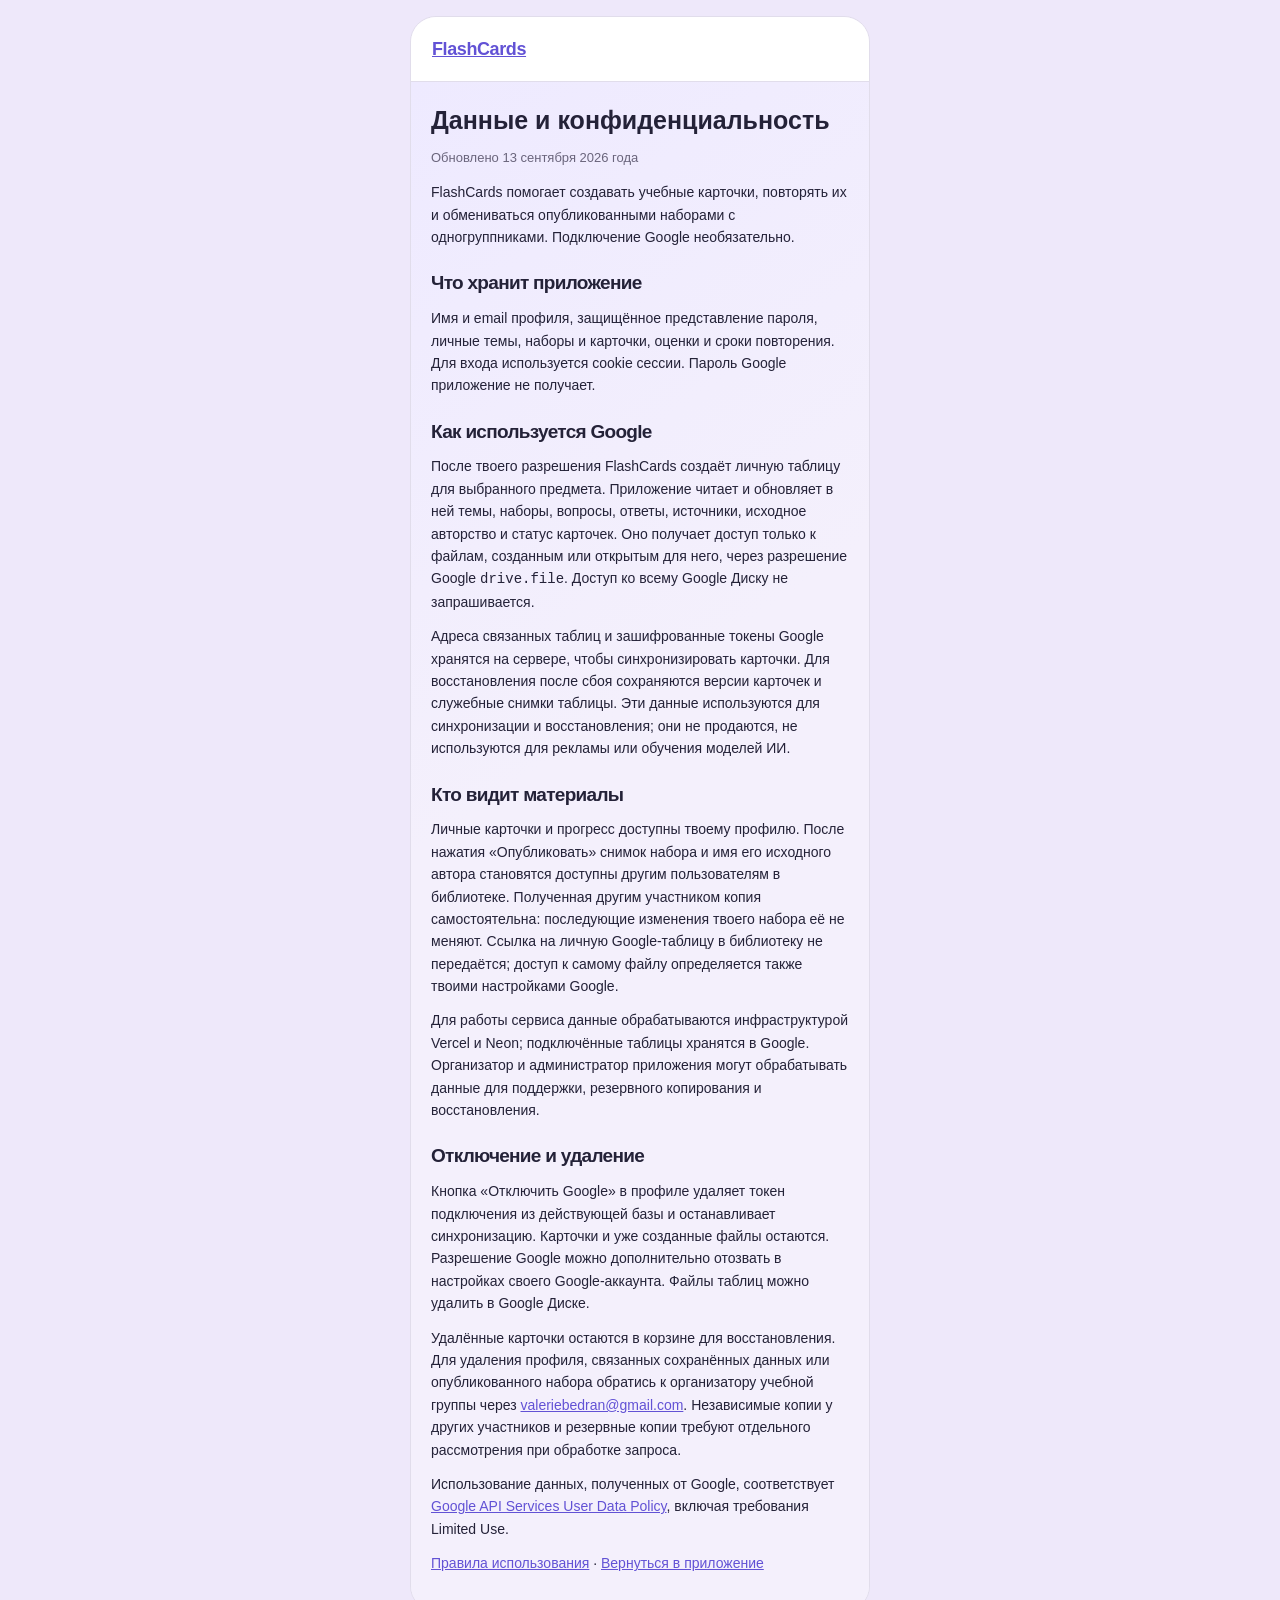
==== privacy.html @ 5375811a "Verify real Google sync and prepare production connection" ====
<!doctype html>
<html lang="ru">
<head><meta charset="utf-8"><meta name="viewport" content="width=device-width, initial-scale=1">
<title>Данные и конфиденциальность — FlashCards</title><link rel="stylesheet" href="/assets/app.css"></head>
<body><div id="fc-tree-mock"><div class="fc-device"><header class="fc-header"><a class="fc-brand" href="/">FlashCards</a></header>
<main class="fc-main fc-legal">
<h1>Данные и конфиденциальность</h1><p class="fc-muted">Обновлено 13 сентября 2026 года</p>
<p>FlashCards помогает создавать учебные карточки, повторять их и обмениваться опубликованными наборами с одногруппниками. Подключение Google необязательно.</p>
<h2>Что хранит приложение</h2>
<p>Имя и email профиля, защищённое представление пароля, личные темы, наборы и карточки, оценки и сроки повторения. Для входа используется cookie сессии. Пароль Google приложение не получает.</p>
<h2>Как используется Google</h2>
<p>После твоего разрешения FlashCards создаёт личную таблицу для выбранного предмета. Приложение читает и обновляет в ней темы, наборы, вопросы, ответы, источники, исходное авторство и статус карточек. Оно получает доступ только к файлам, созданным или открытым для него, через разрешение Google <code>drive.file</code>. Доступ ко всему Google Диску не запрашивается.</p>
<p>Адреса связанных таблиц и зашифрованные токены Google хранятся на сервере, чтобы синхронизировать карточки. Для восстановления после сбоя сохраняются версии карточек и служебные снимки таблицы. Эти данные используются для синхронизации и восстановления; они не продаются, не используются для рекламы или обучения моделей ИИ.</p>
<h2>Кто видит материалы</h2>
<p>Личные карточки и прогресс доступны твоему профилю. После нажатия «Опубликовать» снимок набора и имя его исходного автора становятся доступны другим пользователям в библиотеке. Полученная другим участником копия самостоятельна: последующие изменения твоего набора её не меняют. Ссылка на личную Google-таблицу в библиотеку не передаётся; доступ к самому файлу определяется также твоими настройками Google.</p>
<p>Для работы сервиса данные обрабатываются инфраструктурой Vercel и Neon; подключённые таблицы хранятся в Google. Организатор и администратор приложения могут обрабатывать данные для поддержки, резервного копирования и восстановления.</p>
<h2>Отключение и удаление</h2>
<p>Кнопка «Отключить Google» в профиле удаляет токен подключения из действующей базы и останавливает синхронизацию. Карточки и уже созданные файлы остаются. Разрешение Google можно дополнительно отозвать в настройках своего Google-аккаунта. Файлы таблиц можно удалить в Google Диске.</p>
<p>Удалённые карточки остаются в корзине для восстановления. Для удаления профиля, связанных сохранённых данных или опубликованного набора обратись к организатору учебной группы через <a href="mailto:valeriebedran@gmail.com">valeriebedran@gmail.com</a>. Независимые копии у других участников и резервные копии требуют отдельного рассмотрения при обработке запроса.</p>
<p>Использование данных, полученных от Google, соответствует <a href="https://developers.google.com/terms/api-services-user-data-policy">Google API Services User Data Policy</a>, включая требования Limited Use.</p>
<p><a href="/terms">Правила использования</a> · <a href="/">Вернуться в приложение</a></p>
</main></div></div></body></html>
---- assets/app.css ----
#fc-tree-mock{--fc-ink:light-dark(#242238,#f2efff);--fc-muted:light-dark(#6a657c,#b8b2cd);--fc-panel:light-dark(#ffffff,#282436);--fc-soft:light-dark(#f1edff,#38304f);--fc-line:light-dark(#e1ddeb,#4c435f);--fc-accent:light-dark(#6252d5,#b3a4ff);--fc-on-accent:light-dark(#ffffff,#211740);--fc-page:light-dark(#f4f0fc,#201c2c);--fc-success:light-dark(#237747,#8ee5b0);color:var(--fc-ink);font-family:-apple-system,BlinkMacSystemFont,"Segoe UI",sans-serif;font-size:14px;line-height:1.45;width:100%;max-width:460px;margin:0 auto;color-scheme:inherit}
#fc-tree-mock *{box-sizing:border-box}
#fc-tree-mock button,#fc-tree-mock input,#fc-tree-mock select,#fc-tree-mock textarea{font:inherit;color:inherit}
#fc-tree-mock button{cursor:pointer}
#fc-tree-mock button:disabled{cursor:default;opacity:.55}
#fc-tree-mock .fc-device{background:var(--fc-page);border:1px solid var(--fc-line);border-radius:26px;overflow:hidden}
#fc-tree-mock .fc-header{display:flex;align-items:center;justify-content:space-between;padding:19px 21px;border-bottom:1px solid var(--fc-line);background:var(--fc-panel)}
#fc-tree-mock .fc-brand{display:flex;align-items:center;gap:10px;font-size:18px;font-weight:600;letter-spacing:-.4px}
#fc-tree-mock .fc-symbol{width:31px;height:31px;background:var(--fc-soft);color:var(--fc-accent);border-radius:10px;display:grid;place-items:center}
#fc-tree-mock svg{width:20px;height:20px;fill:none;stroke:currentColor;stroke-width:1.7;stroke-linecap:round;stroke-linejoin:round;flex-shrink:0}
#fc-tree-mock .fc-avatar{border:0;border-radius:50%;background:var(--fc-soft);color:var(--fc-accent);width:38px;height:38px;font-weight:600}
#fc-tree-mock .fc-main{padding:23px 20px 25px;min-height:490px;background:linear-gradient(145deg,light-dark(#eeeaff,#292236),var(--fc-page) 42%)}
#fc-tree-mock h2{font-size:24px;line-height:1.2;letter-spacing:-.7px;font-weight:600;margin:0 0 6px}
#fc-tree-mock h3{font-size:17px;font-weight:600;line-height:1.35;margin:0}
#fc-tree-mock p{margin:0}
#fc-tree-mock .fc-muted{color:var(--fc-muted);font-size:13px}
#fc-tree-mock .fc-kicker{font-size:12px;color:var(--fc-muted);margin:21px 0 10px}
#fc-tree-mock .fc-segment{display:grid;grid-template-columns:1fr 1fr;background:var(--fc-soft);padding:4px;gap:4px;border-radius:14px;margin:20px 0}
#fc-tree-mock .fc-segment button{background:none;border:0;min-height:41px;border-radius:10px;padding:8px 5px;font-size:13px;font-weight:500}
#fc-tree-mock .fc-segment button[aria-pressed=true]{background:var(--fc-panel);color:var(--fc-accent);box-shadow:0 1px 4px light-dark(#34255e14,#00000030)}
#fc-tree-mock .fc-crumbs{display:flex;gap:4px;align-items:center;flex-wrap:wrap;margin:0 0 14px;font-size:12px;color:var(--fc-muted)}
#fc-tree-mock .fc-crumbs button{border:0;background:none;color:var(--fc-accent);padding:7px 0;min-height:32px}
#fc-tree-mock .fc-crumbs span{padding:0 3px}
#fc-tree-mock .fc-scope{background:var(--fc-panel);border:1px solid var(--fc-line);border-radius:18px;padding:17px}
#fc-tree-mock .fc-scope-head{display:flex;gap:12px;align-items:flex-start;justify-content:space-between;margin-bottom:15px}
#fc-tree-mock .fc-count{font-variant-numeric:tabular-nums;font-size:30px;line-height:1.1;letter-spacing:-1px;color:var(--fc-accent);font-weight:600;flex-shrink:0}
#fc-tree-mock .fc-primary{display:flex;align-items:center;justify-content:center;gap:8px;border:0;width:100%;border-radius:13px;min-height:46px;padding:11px 13px;background:var(--fc-accent);color:var(--fc-on-accent);font-weight:500;font-size:14px;text-align:center}
#fc-tree-mock .fc-secondary{border:1px solid var(--fc-line);background:var(--fc-panel);border-radius:12px;min-height:42px;padding:9px 12px;font-size:13px}
#fc-tree-mock .fc-link{border:0;background:none;color:var(--fc-accent);padding:9px 2px;min-height:40px;font-size:13px}
#fc-tree-mock .fc-list{display:grid;gap:9px}
#fc-tree-mock .fc-row{width:100%;display:flex;align-items:center;gap:12px;text-align:left;background:var(--fc-panel);border:1px solid var(--fc-line);border-radius:15px;padding:15px 14px;min-height:68px}
#fc-tree-mock .fc-row-text{flex:1;min-width:0}
#fc-tree-mock .fc-row strong{display:block;font-size:15px;font-weight:500;overflow-wrap:anywhere}
#fc-tree-mock .fc-row small{display:block;color:var(--fc-muted);font-size:12px;margin-top:3px}
#fc-tree-mock .fc-row-count{font-size:16px;font-weight:500;color:var(--fc-accent);font-variant-numeric:tabular-nums}
#fc-tree-mock .fc-chevron{width:15px;height:15px;color:var(--fc-muted)}
#fc-tree-mock[data-layout=rows] .fc-list{gap:0;background:var(--fc-panel);border-radius:14px;overflow:hidden;border:1px solid var(--fc-line)}
#fc-tree-mock[data-layout=rows] .fc-row{border:0;border-bottom:1px solid var(--fc-line);border-radius:0}
#fc-tree-mock[data-layout=rows] .fc-row:last-child{border-bottom:0}
#fc-tree-mock .fc-nav{display:grid;grid-template-columns:repeat(4,1fr);padding:9px 6px 10px;background:var(--fc-panel);border-top:1px solid var(--fc-line);gap:1px}
#fc-tree-mock .fc-nav button{display:flex;flex-direction:column;align-items:center;justify-content:center;gap:5px;min-height:54px;border:0;background:none;color:var(--fc-muted);border-radius:11px;padding:6px 2px;font-size:11px}
#fc-tree-mock .fc-nav button[aria-current=page]{background:var(--fc-soft);color:var(--fc-accent)}
#fc-tree-mock .fc-panel{background:var(--fc-panel);border:1px solid var(--fc-line);border-radius:17px;padding:16px;margin-top:13px}
#fc-tree-mock .fc-line{display:flex;align-items:center;justify-content:space-between;gap:12px;flex-wrap:wrap}
#fc-tree-mock .fc-tag{display:inline-block;padding:3px 7px;border-radius:6px;background:var(--fc-soft);font-size:11px;color:var(--fc-accent)}
#fc-tree-mock .fc-actions{display:flex;gap:8px;margin-top:14px;flex-wrap:wrap}
#fc-tree-mock .fc-actions>*{flex:1}
#fc-tree-mock .fc-note{margin-top:13px;font-size:13px;color:var(--fc-success)}
#fc-tree-mock .fc-flash{border:1px solid var(--fc-line);border-radius:22px;min-height:210px;background:var(--fc-panel);width:100%;text-align:center;padding:28px 22px;font-size:20px;line-height:1.4;margin:20px 0 14px;display:flex;align-items:center;justify-content:center}
#fc-tree-mock .fc-ratings{display:grid;grid-template-columns:1fr 1fr 1fr;gap:7px}
#fc-tree-mock .fc-ratings button{border:0;border-radius:11px;min-height:45px;padding:8px 3px;font-size:12px;background:var(--fc-soft)}
#fc-tree-mock .fc-empty{padding:17px 0 6px}
#fc-tree-mock label{display:block;margin:13px 0 6px;font-size:13px}
#fc-tree-mock input,#fc-tree-mock select{width:100%;border:1px solid var(--fc-line);background:var(--fc-panel);border-radius:10px;padding:10px;font-size:16px;min-width:0}
#fc-tree-mock .fc-table{margin-top:12px;border:1px solid var(--fc-line);border-radius:11px;overflow:hidden}
#fc-tree-mock .fc-table-row{display:grid;grid-template-columns:minmax(0,1.35fr) minmax(0,1fr);gap:10px;padding:10px;font-size:12px;border-bottom:1px solid var(--fc-line);overflow-wrap:anywhere}
#fc-tree-mock .fc-table-row:last-child{border-bottom:0}
#fc-tree-mock .fc-table-head{background:var(--fc-soft);font-weight:500}
@media(max-width:370px){#fc-tree-mock .fc-main{padding:20px 14px}#fc-tree-mock .fc-header{padding:15px}#fc-tree-mock h2{font-size:22px}#fc-tree-mock .fc-row{gap:9px;padding:13px 11px}#fc-tree-mock .fc-ratings button{font-size:11px}}
@media(pointer:coarse){#fc-tree-mock button{min-height:44px}#fc-tree-mock .fc-avatar{width:44px}#fc-tree-mock .fc-crumbs{gap:8px}}

:root{color-scheme:light dark}body{margin:0;padding:16px;background:light-dark(#eee8fa,#191621)}
#fc-tree-mock textarea{width:100%;min-height:110px;resize:vertical;border:1px solid var(--fc-line);border-radius:10px;padding:10px;background:var(--fc-panel);font-size:16px}
#fc-tree-mock .fc-message{padding:12px 15px;background:var(--fc-panel);border-bottom:1px solid var(--fc-line);font-size:13px;overflow-wrap:anywhere}
#fc-tree-mock .fc-error{color:light-dark(#a3213b,#ffadb9)}
#fc-tree-mock .fc-scroll-text{white-space:pre-wrap;overflow-wrap:anywhere;text-align:left}
#fc-tree-mock .fc-flash{white-space:pre-wrap;overflow-wrap:anywhere}
#fc-tree-mock .fc-nav[hidden],#fc-tree-mock [hidden]{display:none}
#fc-tree-mock .fc-field-error{color:light-dark(#a3213b,#ffadb9);margin-top:10px}
#fc-tree-mock a{color:var(--fc-accent);overflow-wrap:anywhere}
#fc-tree-mock .fc-status{margin-top:7px;font-size:12px;color:var(--fc-muted)}
#fc-tree-mock .fc-progress{display:flex;gap:10px;flex-wrap:wrap;margin-top:12px;color:var(--fc-muted);font-size:12px}
#fc-tree-mock dialog{width:calc(100% - 32px);max-width:440px;max-height:90dvh;overflow:auto;background:var(--fc-panel);color:var(--fc-ink);border:1px solid var(--fc-line);border-radius:20px;padding:20px}
#fc-tree-mock dialog::backdrop{background:#0007}#fc-tree-mock .fc-body{white-space:pre-wrap;overflow-wrap:anywhere;font-size:14px;margin-top:10px}
#fc-tree-mock h3,#fc-tree-mock h2{overflow-wrap:anywhere}
@media(max-width:370px){body{padding:8px}#fc-tree-mock .fc-nav button{font-size:11px}}
@media(prefers-reduced-motion:reduce){*{scroll-behavior:auto!important}}
#fc-tree-mock .fc-legal h1{font-size:25px;line-height:1.25;margin:0 0 12px}
#fc-tree-mock .fc-legal h2{font-size:19px;margin:24px 0 10px}
#fc-tree-mock .fc-legal p{margin:12px 0;line-height:1.6;overflow-wrap:anywhere}
#fc-tree-mock .fc-legal a,#fc-tree-mock .fc-policy-links a{color:var(--fc-accent)}
#fc-tree-mock .fc-policy-links{display:flex;gap:12px;flex-wrap:wrap;font-size:12px;margin-top:22px;line-height:1.5}
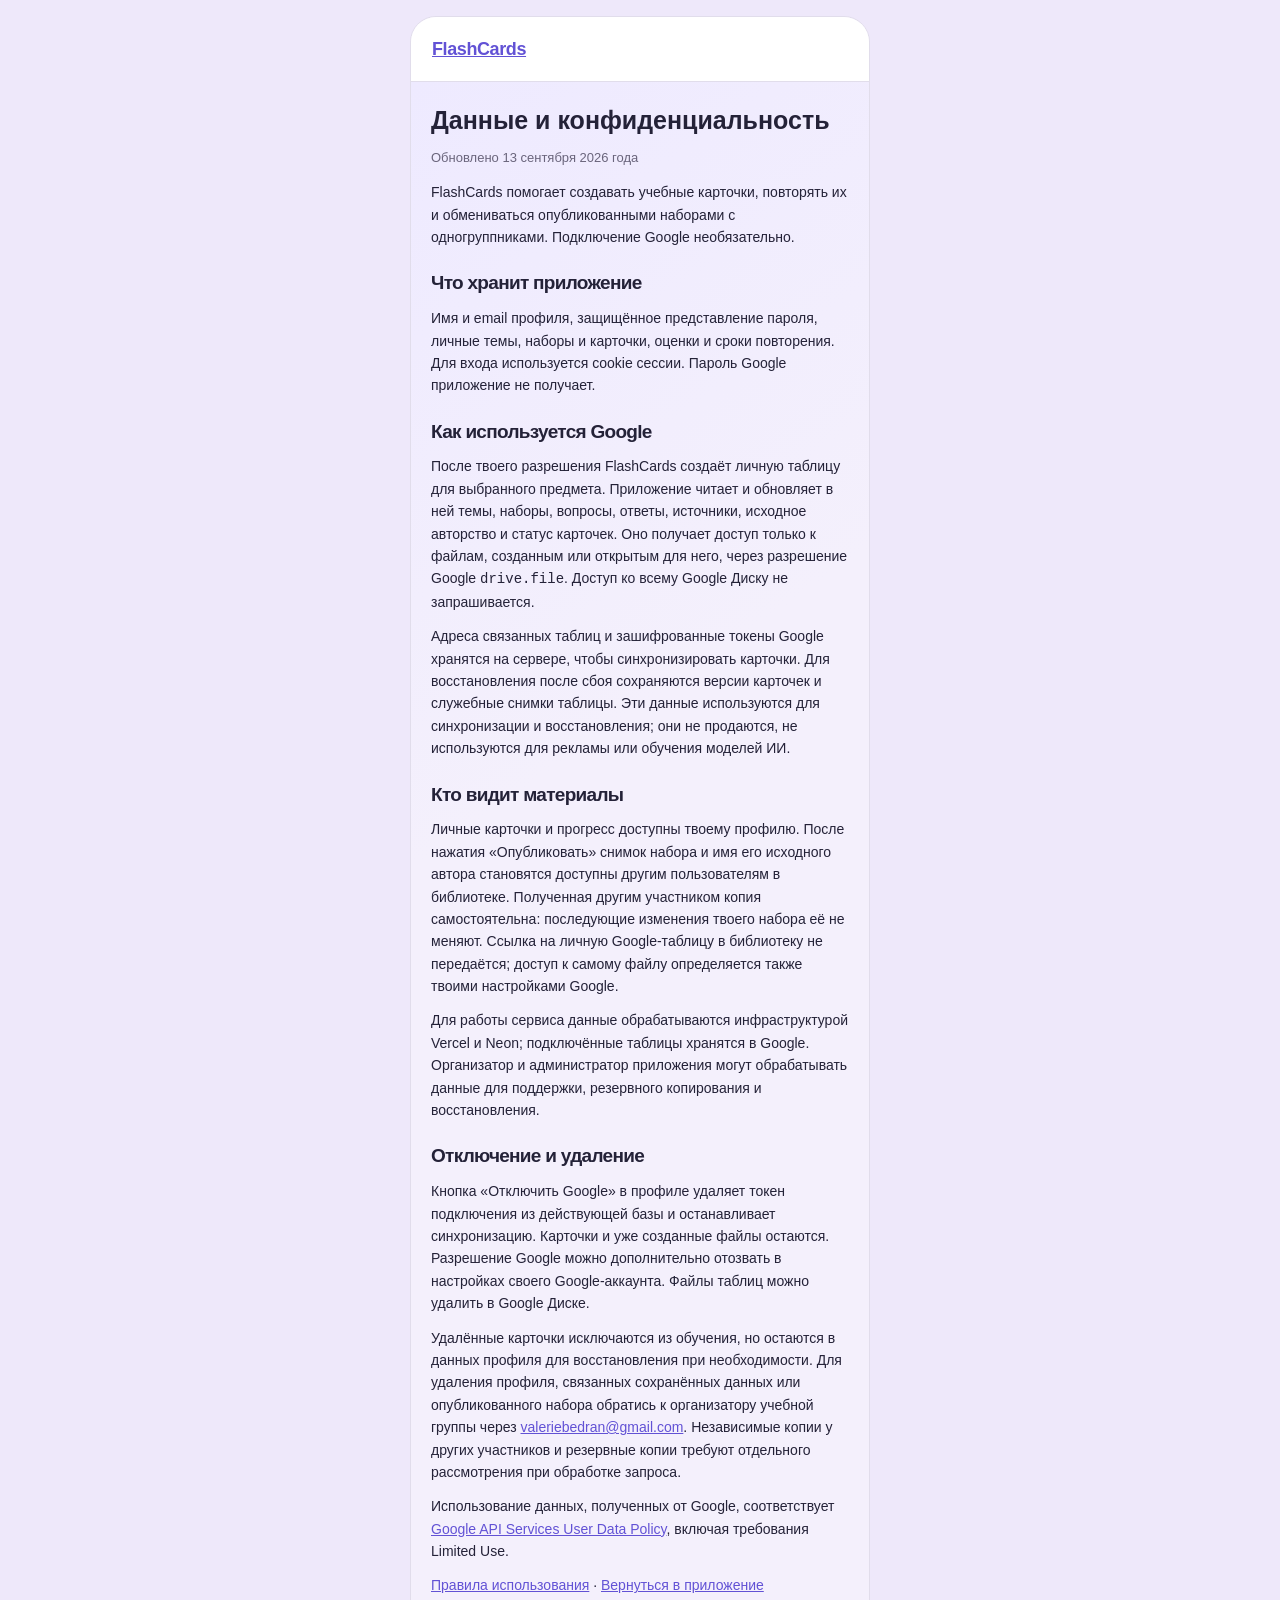
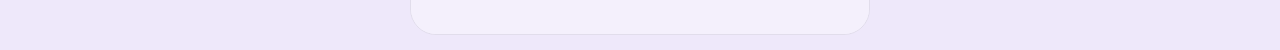
==== commit d7e4a98f: "Simplify profile and support compact Google sheets" ====
--- a/privacy.html
+++ b/privacy.html
@@ -16,7 +16,7 @@
 <p>Для работы сервиса данные обрабатываются инфраструктурой Vercel и Neon; подключённые таблицы хранятся в Google. Организатор и администратор приложения могут обрабатывать данные для поддержки, резервного копирования и восстановления.</p>
 <h2>Отключение и удаление</h2>
 <p>Кнопка «Отключить Google» в профиле удаляет токен подключения из действующей базы и останавливает синхронизацию. Карточки и уже созданные файлы остаются. Разрешение Google можно дополнительно отозвать в настройках своего Google-аккаунта. Файлы таблиц можно удалить в Google Диске.</p>
-<p>Удалённые карточки остаются в корзине для восстановления. Для удаления профиля, связанных сохранённых данных или опубликованного набора обратись к организатору учебной группы через <a href="mailto:valeriebedran@gmail.com">valeriebedran@gmail.com</a>. Независимые копии у других участников и резервные копии требуют отдельного рассмотрения при обработке запроса.</p>
+<p>Удалённые карточки исключаются из обучения, но остаются в данных профиля для восстановления при необходимости. Для удаления профиля, связанных сохранённых данных или опубликованного набора обратись к организатору учебной группы через <a href="mailto:valeriebedran@gmail.com">valeriebedran@gmail.com</a>. Независимые копии у других участников и резервные копии требуют отдельного рассмотрения при обработке запроса.</p>
 <p>Использование данных, полученных от Google, соответствует <a href="https://developers.google.com/terms/api-services-user-data-policy">Google API Services User Data Policy</a>, включая требования Limited Use.</p>
 <p><a href="/terms">Правила использования</a> · <a href="/">Вернуться в приложение</a></p>
 </main></div></div></body></html>
--- a/assets/app.css
+++ b/assets/app.css
@@ -81,3 +81,24 @@
 #fc-tree-mock .fc-legal p{margin:12px 0;line-height:1.6;overflow-wrap:anywhere}
 #fc-tree-mock .fc-legal a,#fc-tree-mock .fc-policy-links a{color:var(--fc-accent)}
 #fc-tree-mock .fc-policy-links{display:flex;gap:12px;flex-wrap:wrap;font-size:12px;margin-top:22px;line-height:1.5}
+
+/* Shared semantic rating colors in both appearances. */
+#fc-tree-mock{--fc-green-bg:light-dark(#e1f1e7,#233c33);--fc-green-ink:light-dark(#21633d,#a0e4b9);--fc-red-bg:light-dark(#f9e4e8,#482c39);--fc-red-ink:light-dark(#963649,#ffb0bd);--fc-yellow-bg:light-dark(#fbefc9,#453d2a);--fc-yellow-ink:light-dark(#765615,#f2d889)}
+#fc-tree-mock .fc-rating-know{background:var(--fc-green-bg);color:var(--fc-green-ink)}
+#fc-tree-mock .fc-rating-dontknow{background:var(--fc-red-bg);color:var(--fc-red-ink)}
+#fc-tree-mock .fc-rating-unsure{background:var(--fc-yellow-bg);color:var(--fc-yellow-ink)}
+#fc-tree-mock .fc-progress span{padding:5px 8px;border-radius:8px}
+#fc-tree-mock .fc-flash{flex-direction:column;gap:16px;padding:22px 16px;white-space:normal}
+#fc-tree-mock .fc-flash>div{white-space:pre-wrap}
+#fc-tree-mock .fc-image{display:block;width:100%;padding:10px;border:1px solid var(--fc-line);border-radius:14px;background:var(--fc-soft);margin:12px 0;color:var(--fc-accent);font-size:12px}
+#fc-tree-mock .fc-image img{display:block;width:100%;max-height:320px;object-fit:contain;margin-bottom:8px;border-radius:8px}
+#fc-tree-mock #image-viewer{max-width:1000px}
+#fc-tree-mock #image-viewer img{display:block;width:100%;height:auto;margin-top:18px}
+#fc-tree-mock .fc-card-info{margin-top:18px;color:var(--fc-muted);font-size:12px;overflow-wrap:anywhere}
+#fc-tree-mock .fc-card-info summary{cursor:pointer;padding:10px 0}
+#fc-tree-mock .fc-completion-art{height:180px;display:grid;place-items:center;margin-bottom:24px}
+#fc-tree-mock .fc-completion-check{display:block;width:240px;max-width:100%;height:180px;overflow:visible;fill:none;stroke-linecap:square;stroke-linejoin:bevel}
+#fc-tree-mock .fc-check-pen{stroke:#fff;stroke-width:56;stroke-dasharray:1;stroke-dashoffset:0}
+#fc-tree-mock .fc-check-shadow{stroke:light-dark(#43745d,#285540);stroke-width:27;transform:translateY(15px)}
+#fc-tree-mock .fc-check-face{stroke:light-dark(#2b9b65,#56c98d);stroke-width:27}
+#fc-tree-mock .fc-check-light{stroke:light-dark(#9ce9b9,#a7efc3);stroke-width:7;transform:translateY(-7px)}
